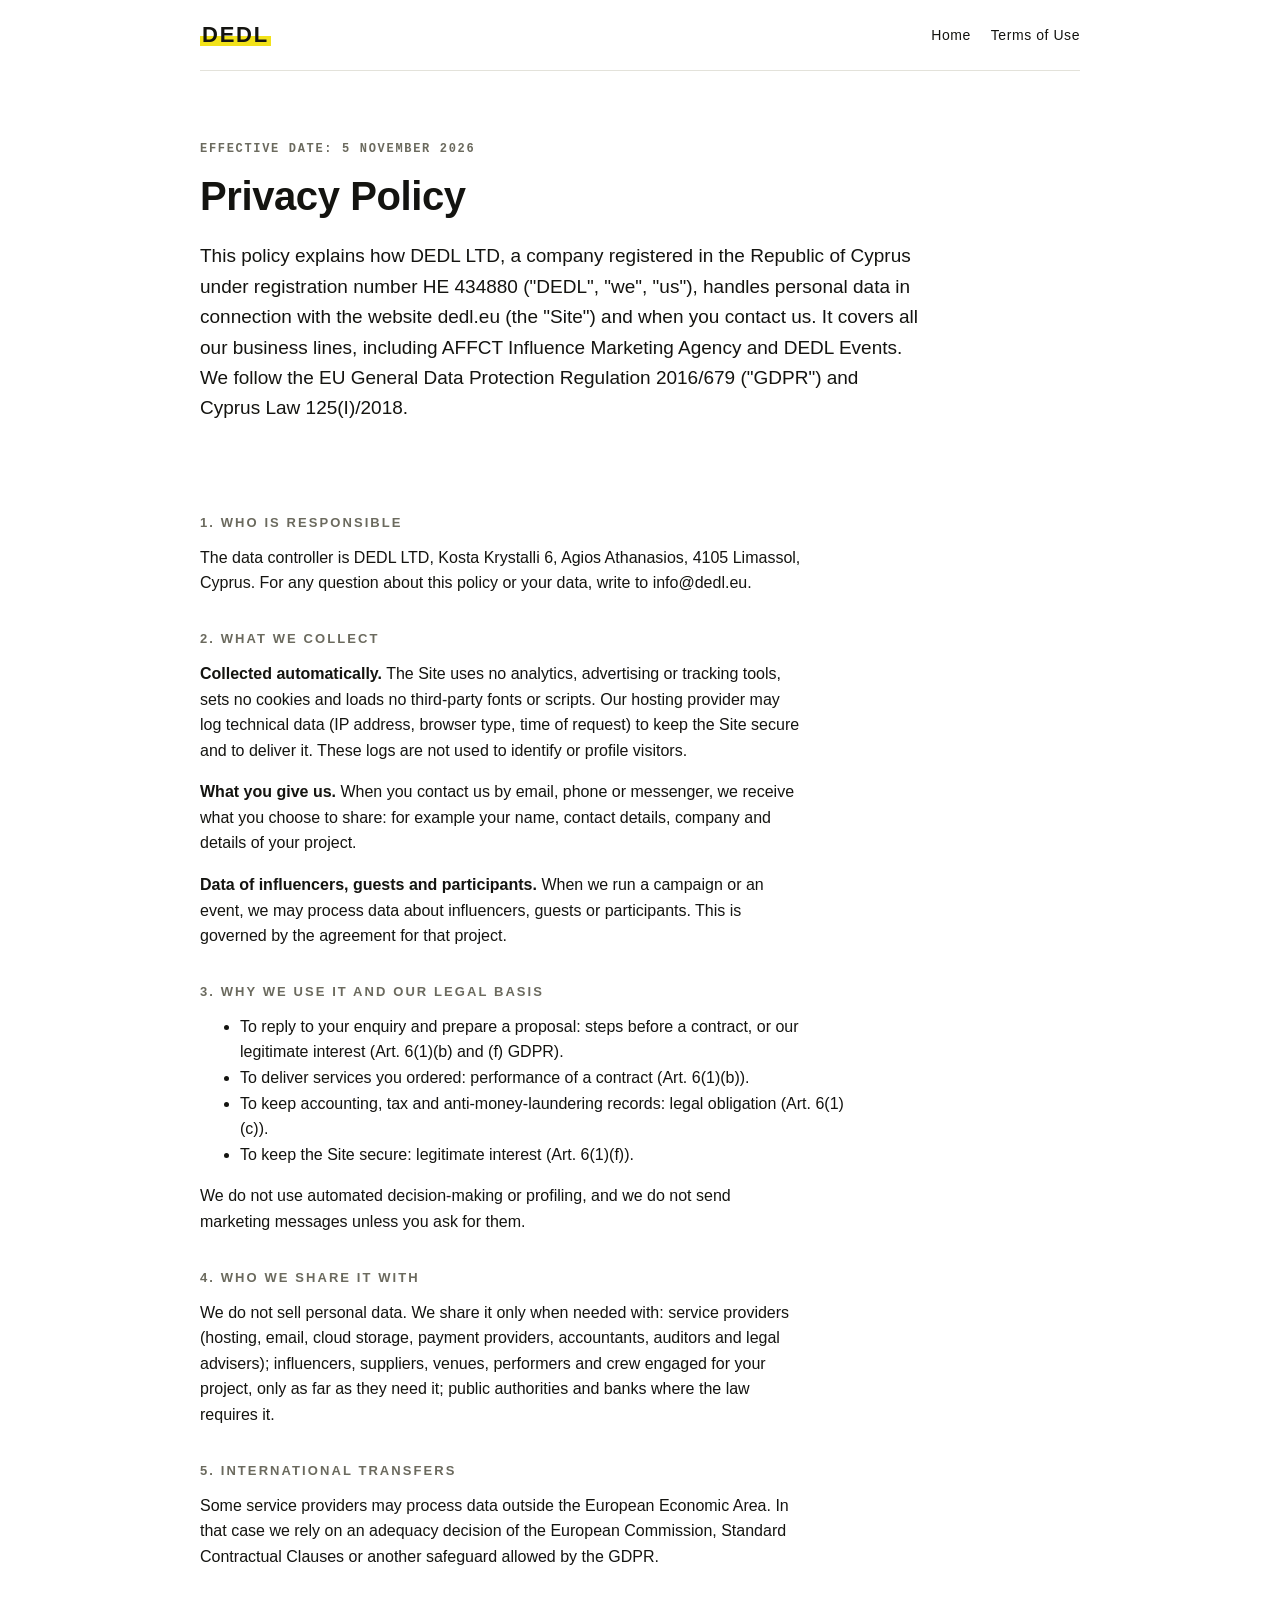
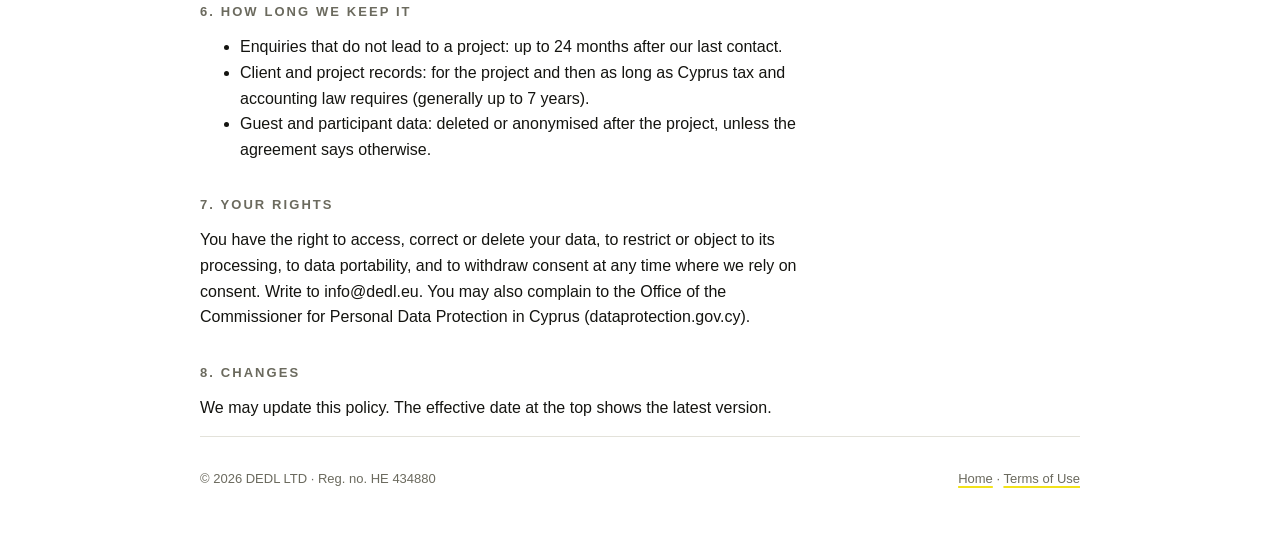
==== privacy.html @ c87e8627 "DEDL LTD corporate site Co-Authored-By: Claude Opus 5.5 <noreply@anthropic.com> Claude-Session: http" ====
<!doctype html><html lang="en"><head><meta charset="utf-8"><meta name="viewport" content="width=device-width,initial-scale=1">
<title>Privacy Policy · DEDL LTD</title><meta name="description" content="Privacy Policy of DEDL LTD."><link rel="stylesheet" href="style.css"></head><body>
<div class="wrap legal">
<header class="top"><a class="mark" href="index.html">DEDL</a><nav><a target="_blank" rel="noopener noreferrer" href="index.html">Home</a><a target="_blank" rel="noopener noreferrer" href="terms.html">Terms of Use</a></nav></header>
<main>
<div class="hero"><p class="eyebrow">Effective date: 5 November 2026</p><h1>Privacy Policy</h1>
<p class="lead">This policy explains how DEDL LTD, a company registered in the Republic of Cyprus under registration number HE 434880 ("DEDL", "we", "us"), handles personal data in connection with the website dedl.eu (the "Site") and when you contact us. It covers all our business lines, including AFFCT Influence Marketing Agency and DEDL Events. We follow the EU General Data Protection Regulation 2016/679 ("GDPR") and Cyprus Law 125(I)/2018.</p></div>

<h2>1. Who is responsible</h2>
<p>The data controller is DEDL LTD, Kosta Krystalli 6, Agios Athanasios, 4105 Limassol, Cyprus. For any question about this policy or your data, write to info@dedl.eu.</p>

<h2>2. What we collect</h2>
<p><strong>Collected automatically.</strong> The Site uses no analytics, advertising or tracking tools, sets no cookies and loads no third-party fonts or scripts. Our hosting provider may log technical data (IP address, browser type, time of request) to keep the Site secure and to deliver it. These logs are not used to identify or profile visitors.</p>
<p><strong>What you give us.</strong> When you contact us by email, phone or messenger, we receive what you choose to share: for example your name, contact details, company and details of your project.</p>
<p><strong>Data of influencers, guests and participants.</strong> When we run a campaign or an event, we may process data about influencers, guests or participants. This is governed by the agreement for that project.</p>

<h2>3. Why we use it and our legal basis</h2>
<ul>
<li>To reply to your enquiry and prepare a proposal: steps before a contract, or our legitimate interest (Art. 6(1)(b) and (f) GDPR).</li>
<li>To deliver services you ordered: performance of a contract (Art. 6(1)(b)).</li>
<li>To keep accounting, tax and anti-money-laundering records: legal obligation (Art. 6(1)(c)).</li>
<li>To keep the Site secure: legitimate interest (Art. 6(1)(f)).</li>
</ul>
<p>We do not use automated decision-making or profiling, and we do not send marketing messages unless you ask for them.</p>

<h2>4. Who we share it with</h2>
<p>We do not sell personal data. We share it only when needed with: service providers (hosting, email, cloud storage, payment providers, accountants, auditors and legal advisers); influencers, suppliers, venues, performers and crew engaged for your project, only as far as they need it; public authorities and banks where the law requires it.</p>

<h2>5. International transfers</h2>
<p>Some service providers may process data outside the European Economic Area. In that case we rely on an adequacy decision of the European Commission, Standard Contractual Clauses or another safeguard allowed by the GDPR.</p>

<h2>6. How long we keep it</h2>
<ul>
<li>Enquiries that do not lead to a project: up to 24 months after our last contact.</li>
<li>Client and project records: for the project and then as long as Cyprus tax and accounting law requires (generally up to 7 years).</li>
<li>Guest and participant data: deleted or anonymised after the project, unless the agreement says otherwise.</li>
</ul>

<h2>7. Your rights</h2>
<p>You have the right to access, correct or delete your data, to restrict or object to its processing, to data portability, and to withdraw consent at any time where we rely on consent. Write to info@dedl.eu. You may also complain to the Office of the Commissioner for Personal Data Protection in Cyprus (dataprotection.gov.cy).</p>

<h2>8. Changes</h2>
<p>We may update this policy. The effective date at the top shows the latest version.</p>
</main>
<footer><span>© 2026 DEDL LTD · Reg. no. HE 434880</span><span><a target="_blank" rel="noopener noreferrer" href="index.html">Home</a> · <a target="_blank" rel="noopener noreferrer" href="terms.html">Terms of Use</a></span></footer>
</div>
</body></html>
---- style.css ----
/* Layout: single column on white; yellow marker highlight carries over from the neon draft; brands as two side-by-side blocks */
:root{
  --ink:#ffffff; --panel:#f6f6f2; --line:#e3e2da;
  --neon:#f2e21a; --text:#141410; --muted:#6b6a5e; --link:#141410; --affct:#6b3cf5; --events:#c8102e;
  --display:"Arial Black","Helvetica Neue",Helvetica,Arial,sans-serif;
  --body:"Helvetica Neue",Helvetica,Arial,system-ui,sans-serif;
  --mono:ui-monospace,"SFMono-Regular",Menlo,Consolas,monospace;
  color-scheme:light;
}
*{box-sizing:border-box}
html{background:var(--ink)}
body{margin:0;background:var(--ink);color:var(--text);font:16px/1.6 var(--body);
  padding-left:max(16px,env(safe-area-inset-left,0px));padding-right:max(16px,env(safe-area-inset-right,0px))}
.wrap{max-width:880px;margin:0 auto}
a{color:var(--link);text-underline-offset:3px;text-decoration-color:var(--neon);text-decoration-thickness:2px}
a:focus-visible{outline:2px solid var(--text);outline-offset:3px}
header.top{display:flex;justify-content:space-between;align-items:center;gap:16px;flex-wrap:wrap;padding-block:24px;border-bottom:1px solid var(--line)}
.mark{font:900 22px/1 var(--display);letter-spacing:.08em;color:var(--text);text-decoration:none;background:linear-gradient(transparent 55%,var(--neon) 55%);padding:0 2px}
nav{display:flex;gap:20px;flex-wrap:wrap;font-size:14px;letter-spacing:.04em}
nav a{color:var(--text);text-decoration:none}
nav a:hover{text-decoration:underline;text-decoration-color:var(--neon);text-decoration-thickness:2px}
.hero{padding-block:72px 56px}
.eyebrow{font:600 12px/1 var(--mono);letter-spacing:.14em;text-transform:uppercase;color:var(--muted);margin:0 0 20px}
h1{font:900 clamp(34px,6vw,60px)/1.05 var(--display);margin:0 0 24px;text-wrap:balance;letter-spacing:-.01em}
h1 em{font-style:normal;background:linear-gradient(transparent 58%,var(--neon) 58%);padding:0 .08em}
.lead{font-size:19px;max-width:60ch;color:var(--text);margin:0}
section{padding-block:48px;border-top:1px solid var(--line)}
h2{font:900 13px/1 var(--display);letter-spacing:.16em;text-transform:uppercase;color:var(--muted);margin:0 0 28px}
.lines{display:grid;grid-template-columns:1fr;gap:20px}
.line{background:var(--panel);border:1px solid var(--line);padding:24px;min-width:0}
.line.main{border-color:var(--neon)}
.line h3{font:900 22px/1.2 var(--display);margin:0 0 6px}
.tag{font:500 12px/1 var(--mono);letter-spacing:.1em;text-transform:uppercase;color:var(--muted);margin:0 0 14px}
.line p{margin:0 0 10px;max-width:62ch}
.line ul{margin:0;padding-left:18px;color:var(--text)}
.sub{margin-top:18px;padding-top:18px;border-top:1px dashed var(--line);display:grid;gap:18px}
.sub h4{font:700 17px/1.3 var(--body);margin:0 0 4px;color:var(--text)}
.sub h4 span{color:var(--muted);font-weight:400;font-size:14px}
.about p{max-width:62ch;margin:0 0 12px}
dl.ledger{display:grid;grid-template-columns:minmax(140px,220px) 1fr;margin:0;border-top:1px solid var(--line)}
dl.ledger dt,dl.ledger dd{margin:0;padding:12px 0;border-bottom:1px solid var(--line);min-width:0}
dl.ledger dt{font:500 12px/1.6 var(--mono);letter-spacing:.08em;text-transform:uppercase;color:var(--muted);padding-right:16px}
dl.ledger dd{font-variant-numeric:tabular-nums}
footer{padding-block:32px 48px;border-top:1px solid var(--line);font-size:13px;color:var(--muted);display:flex;justify-content:space-between;gap:12px;flex-wrap:wrap}
footer a{color:var(--muted)}
.legal h1{font-size:clamp(28px,5vw,40px)}
.legal h2{margin-top:36px;margin-bottom:12px}
.legal p,.legal li{max-width:68ch}
@media (max-width:560px){dl.ledger{grid-template-columns:1fr} dl.ledger dt{border-bottom:0;padding-bottom:0} .hero{padding-block:48px 40px}}
@media (prefers-reduced-motion:reduce){*{transition:none!important}}

.screen{position:relative;min-height:100vh;min-height:100svh;display:flex;align-items:center;margin-left:calc(-1*max(16px,env(safe-area-inset-left,0px)));margin-right:calc(-1*max(16px,env(safe-area-inset-right,0px)));padding-left:max(16px,env(safe-area-inset-left,0px));padding-right:max(16px,env(safe-area-inset-right,0px));overflow:hidden;border-bottom:1px solid var(--line)}
#net{position:absolute;inset:0;width:100%;height:100%;display:block}
.screen .hero{position:relative;width:100%;padding-block:96px}
.screen h1{font-size:clamp(40px,7.5vw,88px);max-width:14ch}
.screen .lead{background:rgba(255,255,255,.7)}
.down{display:inline-block;margin-top:40px;font-weight:600;text-decoration:none;border-bottom:2px solid var(--neon)}
.brands{display:grid;grid-template-columns:repeat(auto-fit,minmax(min(100%,340px),1fr));gap:20px}
.brand{background:var(--panel);border:1px solid var(--line);padding:32px 28px 24px;display:flex;flex-direction:column;gap:14px;min-width:0}
.brand p{margin:0}
.kind{font:500 12px/1 var(--mono);letter-spacing:.1em;text-transform:uppercase;color:var(--muted)}
.logo{display:block;height:64px;text-decoration:none;color:var(--text);transition:color .3s ease}
.logo img{display:block;height:100%;width:auto;max-width:100%;filter:grayscale(1) brightness(0);transition:filter .3s ease}
.brand:hover .logo img,.logo:focus-visible img{filter:none}
.wordmark{display:flex;align-items:center;height:100%;font:900 52px/1 var(--display);letter-spacing:-.01em}
.affct:hover .logo,.affct .logo:focus-visible{color:var(--affct)}
.facts{margin:4px 0 0;padding:0;list-style:none;display:flex;flex-wrap:wrap;gap:8px}
.facts li{font:600 13px/1 var(--body);padding:8px 10px;background:var(--ink);border:1px solid var(--line)}
.links{margin-top:auto;padding-top:10px;display:flex;align-items:center;gap:16px}
.links a{display:inline-flex;align-items:center;gap:8px;color:var(--text);text-decoration:none;font-weight:600}
.links svg{width:24px;height:24px;flex:none}
.links a.icon{color:var(--muted)}
.links a:hover,.links a:focus-visible{color:var(--text)}
.links a:first-child span{border-bottom:2px solid var(--neon)}
.services{display:grid;grid-template-columns:repeat(auto-fit,minmax(min(100%,250px),1fr));gap:28px 32px}
.svc{min-width:0;border-top:3px solid var(--neon);padding-top:14px}
.svc h3{font:700 17px/1.3 var(--body);margin:0 0 6px}
.svc p{margin:0;color:var(--muted);font-size:15px}
.svc .by{font:500 11px/1 var(--mono);letter-spacing:.1em;text-transform:uppercase;color:var(--muted);display:block;margin-bottom:8px}
.pitch{font-size:19px;max-width:52ch;margin:0 0 20px}
.contact{display:flex;flex-wrap:wrap;gap:12px 40px;font:700 clamp(22px,3vw,28px)/1.3 var(--body);margin:0 0 36px}
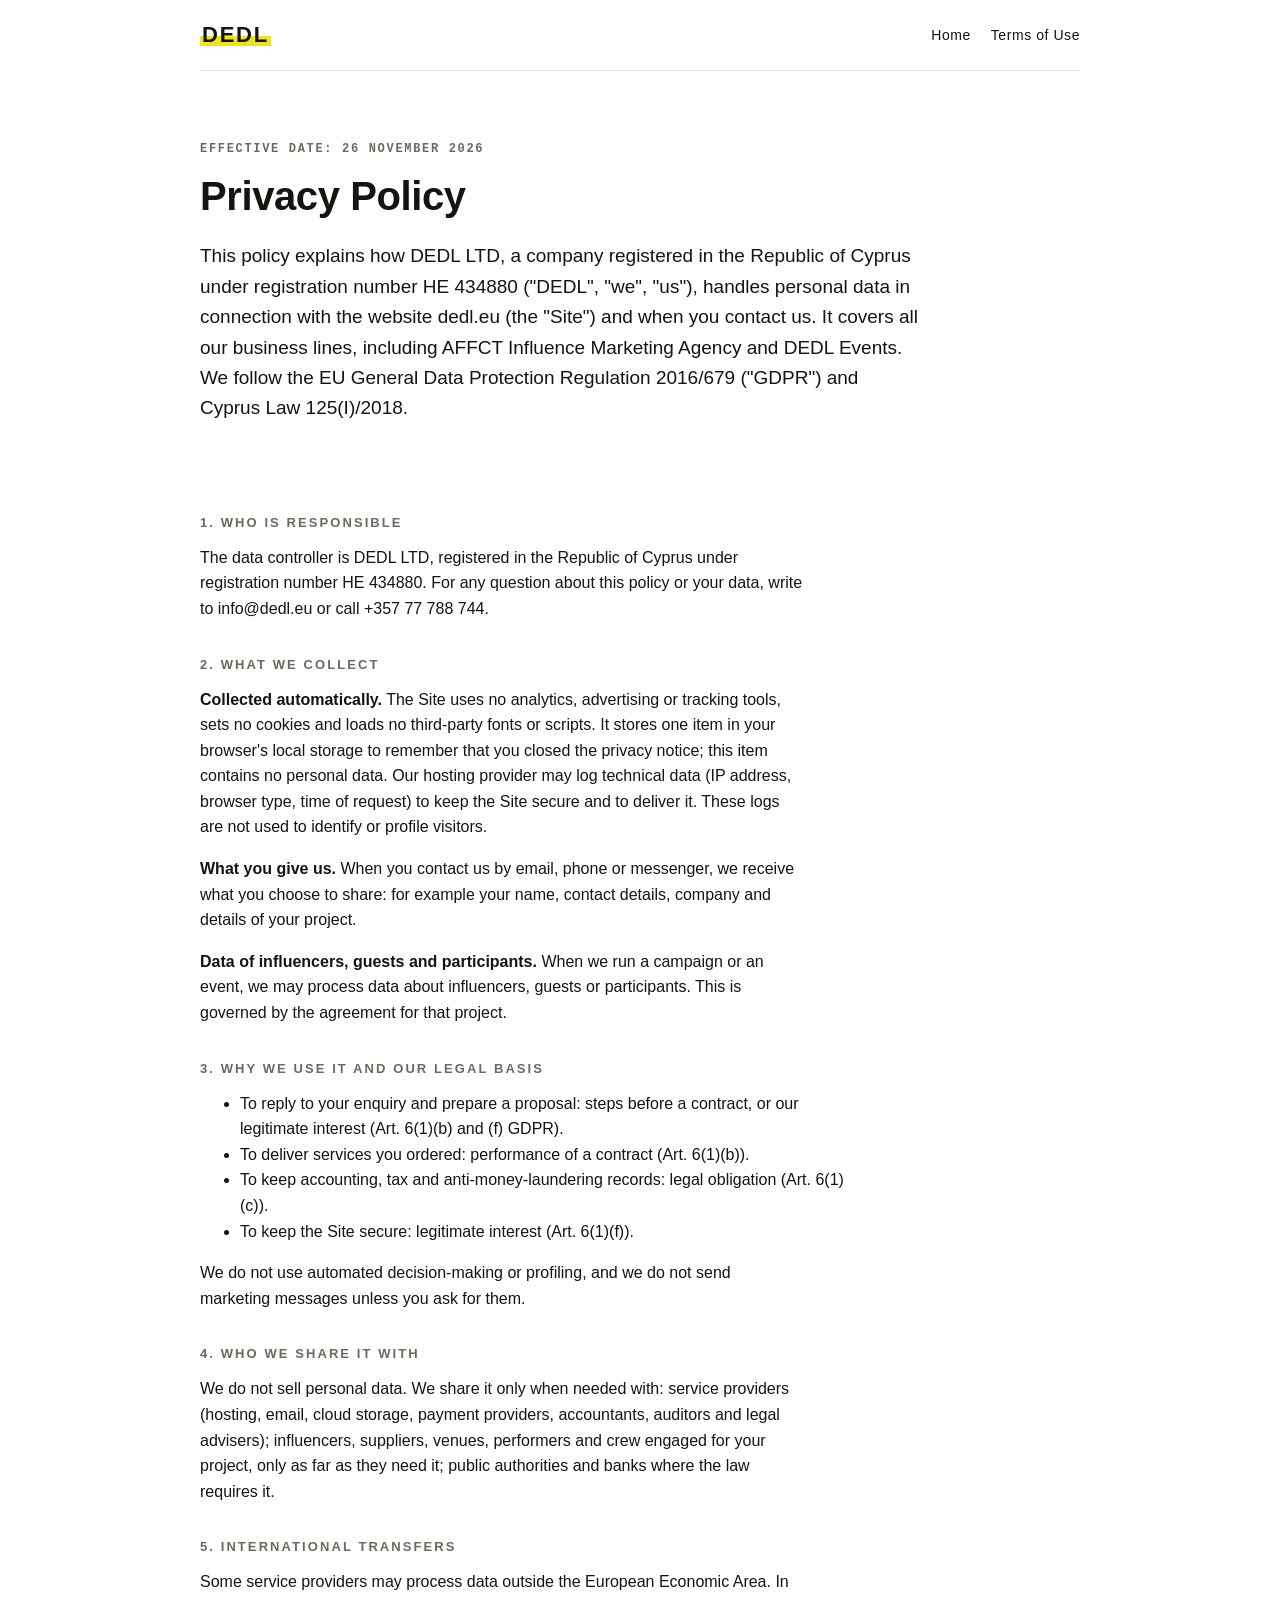
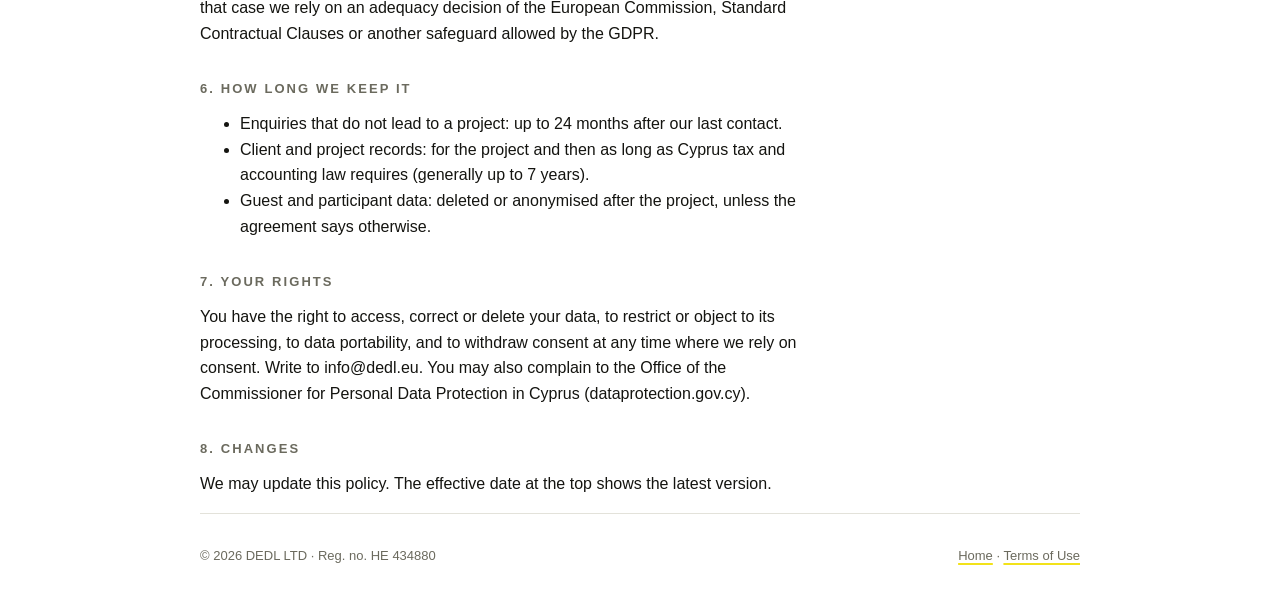
==== commit 8a80d369: "Reposition as brand-building company, add careers and privacy notice, remove address Co-Authored-By:" ====
--- a/privacy.html
+++ b/privacy.html
@@ -3,14 +3,14 @@
 <div class="wrap legal">
 <header class="top"><a class="mark" href="index.html">DEDL</a><nav><a target="_blank" rel="noopener noreferrer" href="index.html">Home</a><a target="_blank" rel="noopener noreferrer" href="terms.html">Terms of Use</a></nav></header>
 <main>
-<div class="hero"><p class="eyebrow">Effective date: 5 November 2026</p><h1>Privacy Policy</h1>
+<div class="hero"><p class="eyebrow">Effective date: 26 November 2026</p><h1>Privacy Policy</h1>
 <p class="lead">This policy explains how DEDL LTD, a company registered in the Republic of Cyprus under registration number HE 434880 ("DEDL", "we", "us"), handles personal data in connection with the website dedl.eu (the "Site") and when you contact us. It covers all our business lines, including AFFCT Influence Marketing Agency and DEDL Events. We follow the EU General Data Protection Regulation 2016/679 ("GDPR") and Cyprus Law 125(I)/2018.</p></div>
 
 <h2>1. Who is responsible</h2>
-<p>The data controller is DEDL LTD, Kosta Krystalli 6, Agios Athanasios, 4105 Limassol, Cyprus. For any question about this policy or your data, write to info@dedl.eu.</p>
+<p>The data controller is DEDL LTD, registered in the Republic of Cyprus under registration number HE 434880. For any question about this policy or your data, write to info@dedl.eu or call +357 77 788 744.</p>
 
 <h2>2. What we collect</h2>
-<p><strong>Collected automatically.</strong> The Site uses no analytics, advertising or tracking tools, sets no cookies and loads no third-party fonts or scripts. Our hosting provider may log technical data (IP address, browser type, time of request) to keep the Site secure and to deliver it. These logs are not used to identify or profile visitors.</p>
+<p><strong>Collected automatically.</strong> The Site uses no analytics, advertising or tracking tools, sets no cookies and loads no third-party fonts or scripts. It stores one item in your browser's local storage to remember that you closed the privacy notice; this item contains no personal data. Our hosting provider may log technical data (IP address, browser type, time of request) to keep the Site secure and to deliver it. These logs are not used to identify or profile visitors.</p>
 <p><strong>What you give us.</strong> When you contact us by email, phone or messenger, we receive what you choose to share: for example your name, contact details, company and details of your project.</p>
 <p><strong>Data of influencers, guests and participants.</strong> When we run a campaign or an event, we may process data about influencers, guests or participants. This is governed by the agreement for that project.</p>
 
--- a/style.css
+++ b/style.css
@@ -56,7 +56,7 @@
 .screen .lead{background:rgba(255,255,255,.7)}
 .down{display:inline-block;margin-top:40px;font-weight:600;text-decoration:none;border-bottom:2px solid var(--neon)}
 .brands{display:grid;grid-template-columns:repeat(auto-fit,minmax(min(100%,340px),1fr));gap:20px}
-.brand{background:var(--panel);border:1px solid var(--line);padding:32px 28px 24px;display:flex;flex-direction:column;gap:14px;min-width:0}
+.brand{background:var(--panel);border:1px solid var(--line);padding:32px 28px 24px;display:grid;grid-row:span 5;grid-template-rows:subgrid;row-gap:14px;min-width:0}
 .brand p{margin:0}
 .kind{font:500 12px/1 var(--mono);letter-spacing:.1em;text-transform:uppercase;color:var(--muted)}
 .logo{display:block;height:64px;text-decoration:none;color:var(--text);transition:color .3s ease}
@@ -66,7 +66,7 @@
 .affct:hover .logo,.affct .logo:focus-visible{color:var(--affct)}
 .facts{margin:4px 0 0;padding:0;list-style:none;display:flex;flex-wrap:wrap;gap:8px}
 .facts li{font:600 13px/1 var(--body);padding:8px 10px;background:var(--ink);border:1px solid var(--line)}
-.links{margin-top:auto;padding-top:10px;display:flex;align-items:center;gap:16px}
+.links{align-self:end;padding-top:10px;display:flex;align-items:center;gap:16px}
 .links a{display:inline-flex;align-items:center;gap:8px;color:var(--text);text-decoration:none;font-weight:600}
 .links svg{width:24px;height:24px;flex:none}
 .links a.icon{color:var(--muted)}
@@ -79,3 +79,17 @@
 .svc .by{font:500 11px/1 var(--mono);letter-spacing:.1em;text-transform:uppercase;color:var(--muted);display:block;margin-bottom:8px}
 .pitch{font-size:19px;max-width:52ch;margin:0 0 20px}
 .contact{display:flex;flex-wrap:wrap;gap:12px 40px;font:700 clamp(22px,3vw,28px)/1.3 var(--body);margin:0 0 36px}
+
+.logo{display:flex;align-items:center}
+.events .logo img{height:44px}
+.jobs{display:grid;grid-template-columns:repeat(auto-fit,minmax(min(100%,340px),1fr));gap:20px}
+.job{border:1px solid var(--line);padding:28px;display:flex;flex-direction:column;gap:12px;min-width:0}
+.job h3{font:900 24px/1.15 var(--display);margin:0}
+.job p{margin:0}
+.job ul{margin:0;padding-left:18px;color:var(--muted)}
+.job .apply{margin-top:auto;padding-top:6px;font-size:15px}
+.notice{position:fixed;left:max(16px,env(safe-area-inset-left,0px));bottom:calc(16px + env(safe-area-inset-bottom,0px));z-index:20;max-width:min(420px,calc(100vw - 32px));display:flex;align-items:center;gap:14px;padding:12px 14px;background:var(--text);color:var(--ink);font-size:13px;line-height:1.45;box-shadow:0 6px 24px rgba(0,0,0,.18)}
+.notice p{margin:0}
+.notice a{color:var(--ink);text-decoration-color:var(--neon)}
+.notice button{flex:none;font:700 13px/1 var(--body);padding:9px 14px;border:0;background:var(--neon);color:var(--text);cursor:pointer}
+.notice button:focus-visible{outline:2px solid var(--ink);outline-offset:2px}
